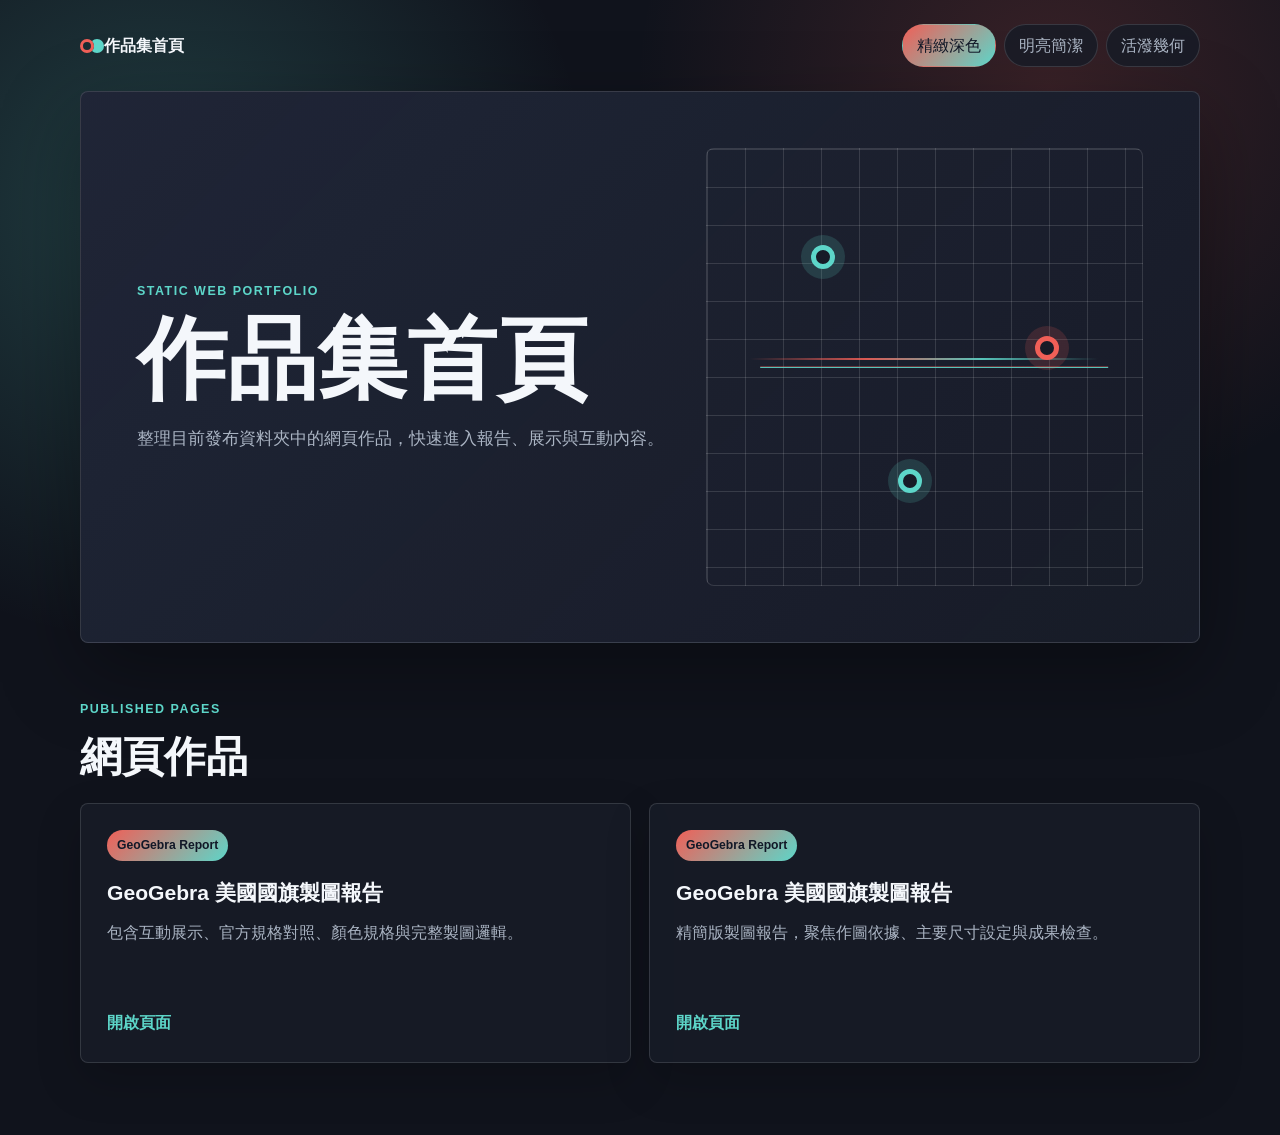
==== index.html @ 680e8ca2 "Publish portfolio site" ====
<!doctype html>
<html lang="zh-Hant">
<head>
  <meta charset="utf-8">
  <meta name="viewport" content="width=device-width, initial-scale=1">
  <meta name="description" content="作品集首頁，整理 publish 目錄中的網頁作品入口。">
  <title>作品集首頁</title>
  <link rel="stylesheet" href="./css/style.css">
  <script src="./js/main.js" defer></script>
</head>
<body data-theme="dark">
  <header class="site-header">
    <nav class="topbar" aria-label="首頁導覽">
      <a class="brand" href="./index.html" aria-label="回到作品集首頁">
        <span class="brand-mark" aria-hidden="true"></span>
        <span>作品集首頁</span>
      </a>

      <div class="theme-switcher" aria-label="切換首頁風格">
        <button class="theme-button" type="button" data-theme-choice="dark" aria-pressed="true">精緻深色</button>
        <button class="theme-button" type="button" data-theme-choice="light" aria-pressed="false">明亮簡潔</button>
        <button class="theme-button" type="button" data-theme-choice="geo" aria-pressed="false">活潑幾何</button>
      </div>
    </nav>

    <section class="hero" aria-labelledby="page-title">
      <div class="hero-copy">
        <p class="eyebrow">Static Web Portfolio</p>
        <h1 id="page-title">作品集首頁</h1>
        <p class="hero-text">整理目前發布資料夾中的網頁作品，快速進入報告、展示與互動內容。</p>
      </div>
      <div class="hero-art" aria-hidden="true">
        <span class="axis axis-x"></span>
        <span class="axis axis-y"></span>
        <span class="node node-a"></span>
        <span class="node node-b"></span>
        <span class="node node-c"></span>
      </div>
    </section>
  </header>

  <main>
    <section class="portfolio-section" aria-labelledby="work-title">
      <div class="section-heading">
        <p class="eyebrow">Published Pages</p>
        <h2 id="work-title">網頁作品</h2>
      </div>

      <div class="work-grid">
        <a class="work-card" href="./ggb_us_flag_report_v2.html">
          <span class="card-kicker">GeoGebra Report</span>
          <h3>GeoGebra 美國國旗製圖報告</h3>
          <p>包含互動展示、官方規格對照、顏色規格與完整製圖邏輯。</p>
          <span class="card-footer">開啟頁面</span>
        </a>

        <a class="work-card" href="./ggb_us_flag_report_codex.html">
          <span class="card-kicker">GeoGebra Report</span>
          <h3>GeoGebra 美國國旗製圖報告</h3>
          <p>精簡版製圖報告，聚焦作圖依據、主要尺寸設定與成果檢查。</p>
          <span class="card-footer">開啟頁面</span>
        </a>
      </div>
    </section>
  </main>
</body>
</html>
---- css/style.css ----
:root {
  color-scheme: dark;
  --bg: #10131c;
  --surface: #171b27;
  --surface-strong: #202638;
  --text: #f4f7fb;
  --muted: #aab4c3;
  --line: rgba(255, 255, 255, 0.13);
  --accent: #f05f57;
  --accent-2: #5dd6c9;
  --shadow: 0 28px 80px rgba(0, 0, 0, 0.34);
}

*,
*::before,
*::after {
  box-sizing: border-box;
}

body {
  min-height: 100vh;
  margin: 0;
  font-family: -apple-system, BlinkMacSystemFont, "Noto Sans TC", "Segoe UI", sans-serif;
  color: var(--text);
  background:
    radial-gradient(circle at 12% 18%, var(--glow-a, rgba(93, 214, 201, 0.22)), transparent 30%),
    radial-gradient(circle at 82% 8%, var(--glow-b, rgba(240, 95, 87, 0.18)), transparent 28%),
    var(--bg);
  line-height: 1.7;
}

a {
  color: inherit;
}

button {
  font: inherit;
}

.site-header,
main {
  width: min(1120px, calc(100% - 40px));
  margin: 0 auto;
}

.topbar {
  display: flex;
  align-items: center;
  justify-content: space-between;
  gap: 20px;
  padding: 24px 0;
}

.brand {
  display: inline-flex;
  align-items: center;
  gap: 10px;
  min-width: max-content;
  text-decoration: none;
  font-weight: 700;
}

.brand-mark {
  width: 14px;
  height: 14px;
  border: 3px solid var(--accent);
  border-radius: 50%;
  box-shadow: 10px 0 0 var(--accent-2);
}

.theme-switcher {
  display: flex;
  flex-wrap: wrap;
  justify-content: flex-end;
  gap: 8px;
}

.theme-button {
  min-height: 38px;
  border: 1px solid var(--line);
  border-radius: 999px;
  padding: 7px 14px;
  color: var(--muted);
  background: color-mix(in srgb, var(--surface) 82%, transparent);
  cursor: pointer;
  transition: background 180ms ease, border-color 180ms ease, color 180ms ease, transform 180ms ease;
}

.theme-button:hover,
.theme-button:focus-visible {
  transform: translateY(-1px);
  border-color: color-mix(in srgb, var(--accent) 62%, var(--line));
  color: var(--text);
}

.theme-button[aria-pressed="true"] {
  border-color: transparent;
  color: var(--button-text, #111827);
  background: linear-gradient(135deg, var(--accent), var(--accent-2));
}

.hero {
  display: grid;
  grid-template-columns: minmax(0, 1.1fr) minmax(260px, 0.9fr);
  gap: 34px;
  align-items: center;
  min-height: 430px;
  padding: 56px;
  border: 1px solid var(--line);
  border-radius: 8px;
  background:
    linear-gradient(135deg, color-mix(in srgb, var(--surface-strong) 92%, transparent), color-mix(in srgb, var(--surface) 86%, transparent)),
    var(--surface);
  box-shadow: var(--shadow);
  overflow: hidden;
}

.eyebrow {
  margin: 0 0 12px;
  color: var(--accent-2);
  font-size: 0.78rem;
  font-weight: 800;
  letter-spacing: 0.12em;
  text-transform: uppercase;
}

h1,
h2,
h3,
p {
  margin-top: 0;
}

h1 {
  max-width: 9em;
  margin-bottom: 18px;
  font-size: clamp(2.6rem, 7vw, 5.7rem);
  line-height: 1.02;
  letter-spacing: 0;
}

.hero-text {
  max-width: 620px;
  margin-bottom: 0;
  color: var(--muted);
  font-size: 1.08rem;
}

.hero-art {
  position: relative;
  aspect-ratio: 1;
  min-height: 260px;
  border: 1px solid var(--line);
  border-radius: 8px;
  background:
    linear-gradient(var(--line) 1px, transparent 1px),
    linear-gradient(90deg, var(--line) 1px, transparent 1px);
  background-size: 38px 38px;
}

.axis {
  position: absolute;
  background: linear-gradient(90deg, transparent, var(--accent), var(--accent-2), transparent);
  opacity: 0.9;
}

.axis-x {
  left: 10%;
  right: 10%;
  top: 48%;
  height: 2px;
}

.axis-y {
  top: 10%;
  bottom: 10%;
  left: 52%;
  width: 2px;
  transform: rotate(90deg);
}

.node {
  position: absolute;
  width: 24px;
  height: 24px;
  border: 5px solid var(--accent-2);
  border-radius: 50%;
  background: var(--surface);
  box-shadow: 0 0 0 10px color-mix(in srgb, var(--accent-2) 16%, transparent);
}

.node-a {
  top: 22%;
  left: 24%;
}

.node-b {
  top: 43%;
  right: 19%;
  border-color: var(--accent);
  box-shadow: 0 0 0 10px color-mix(in srgb, var(--accent) 16%, transparent);
}

.node-c {
  bottom: 21%;
  left: 44%;
}

.portfolio-section {
  padding: 56px 0 72px;
}

.section-heading {
  margin-bottom: 22px;
}

h2 {
  margin-bottom: 0;
  font-size: clamp(1.8rem, 4vw, 2.6rem);
  line-height: 1.18;
  letter-spacing: 0;
}

.work-grid {
  display: grid;
  grid-template-columns: repeat(2, minmax(0, 1fr));
  gap: 18px;
}

.work-card {
  display: flex;
  flex-direction: column;
  min-height: 260px;
  padding: 26px;
  border: 1px solid var(--line);
  border-radius: 8px;
  text-decoration: none;
  background: color-mix(in srgb, var(--surface) 94%, transparent);
  box-shadow: 0 18px 45px rgba(0, 0, 0, 0.18);
  transition: transform 180ms ease, border-color 180ms ease, background 180ms ease;
}

.work-card:hover,
.work-card:focus-visible {
  transform: translateY(-4px);
  border-color: color-mix(in srgb, var(--accent) 68%, var(--line));
  background: color-mix(in srgb, var(--surface-strong) 92%, transparent);
  outline: none;
}

.card-kicker {
  width: max-content;
  max-width: 100%;
  margin-bottom: 18px;
  border-radius: 999px;
  padding: 5px 10px;
  color: var(--button-text, #111827);
  background: linear-gradient(135deg, var(--accent), var(--accent-2));
  font-size: 0.76rem;
  font-weight: 800;
}

.work-card h3 {
  margin-bottom: 12px;
  font-size: 1.32rem;
  line-height: 1.35;
  letter-spacing: 0;
}

.work-card p {
  margin-bottom: 24px;
  color: var(--muted);
}

.card-footer {
  margin-top: auto;
  color: var(--accent-2);
  font-weight: 800;
}

body[data-theme="light"] {
  color-scheme: light;
  --bg: #f6f7f9;
  --surface: #ffffff;
  --surface-strong: #eef2f6;
  --text: #152033;
  --muted: #5f6d7e;
  --line: rgba(21, 32, 51, 0.12);
  --accent: #c83748;
  --accent-2: #2563eb;
  --glow-a: rgba(37, 99, 235, 0.12);
  --glow-b: rgba(200, 55, 72, 0.1);
  --button-text: #ffffff;
  --shadow: 0 24px 70px rgba(35, 45, 62, 0.13);
}

body[data-theme="geo"] {
  color-scheme: light;
  --bg: #fbf7ef;
  --surface: #fffdf8;
  --surface-strong: #f3ead9;
  --text: #1f2a37;
  --muted: #667085;
  --line: rgba(31, 42, 55, 0.14);
  --accent: #e4523d;
  --accent-2: #159a88;
  --glow-a: rgba(21, 154, 136, 0.2);
  --glow-b: rgba(228, 82, 61, 0.16);
  --button-text: #ffffff;
  --shadow: 0 24px 72px rgba(72, 58, 30, 0.14);
}

body[data-theme="geo"] .hero-art {
  background:
    linear-gradient(30deg, transparent 47%, color-mix(in srgb, var(--accent) 24%, transparent) 48%, transparent 50%),
    linear-gradient(150deg, transparent 47%, color-mix(in srgb, var(--accent-2) 24%, transparent) 48%, transparent 50%),
    linear-gradient(var(--line) 1px, transparent 1px),
    linear-gradient(90deg, var(--line) 1px, transparent 1px);
  background-size: 86px 86px, 86px 86px, 34px 34px, 34px 34px;
}

@media (max-width: 780px) {
  .site-header,
  main {
    width: min(100% - 28px, 1120px);
  }

  .topbar {
    align-items: flex-start;
    flex-direction: column;
  }

  .theme-switcher {
    justify-content: flex-start;
    width: 100%;
  }

  .theme-button {
    flex: 1 1 auto;
  }

  .hero {
    grid-template-columns: 1fr;
    min-height: 0;
    padding: 32px 22px;
  }

  .hero-art {
    min-height: 210px;
  }

  .work-grid {
    grid-template-columns: 1fr;
  }
}

@media (max-width: 430px) {
  .theme-button {
    width: 100%;
  }

  h1 {
    font-size: 2.45rem;
  }

  .work-card {
    min-height: 230px;
    padding: 22px;
  }
}
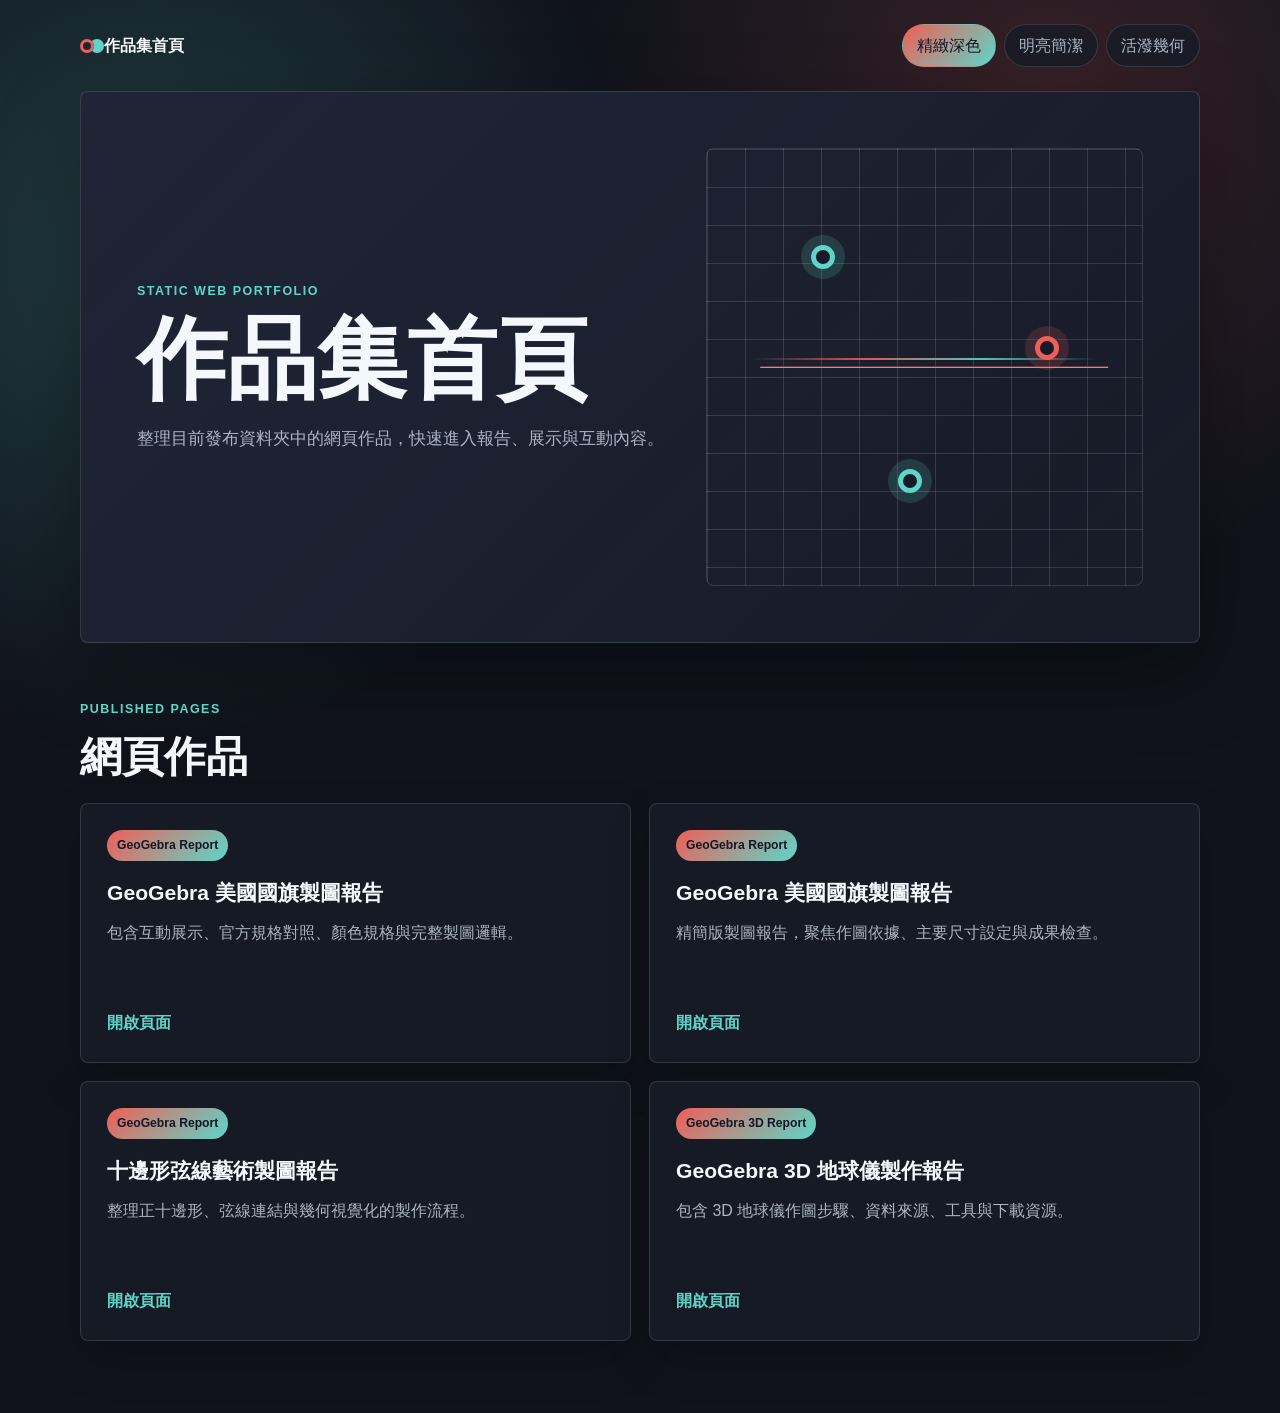
==== commit bacc6c84: "Update publish links for ggb folder" ====
--- a/index.html
+++ b/index.html
@@ -47,17 +47,31 @@
       </div>
 
       <div class="work-grid">
-        <a class="work-card" href="./ggb_us_flag_report_v2.html">
+        <a class="work-card" href="./ggb/ggb_us_flag_report_v2.html">
           <span class="card-kicker">GeoGebra Report</span>
           <h3>GeoGebra 美國國旗製圖報告</h3>
           <p>包含互動展示、官方規格對照、顏色規格與完整製圖邏輯。</p>
           <span class="card-footer">開啟頁面</span>
         </a>
 
-        <a class="work-card" href="./ggb_us_flag_report_codex.html">
+        <a class="work-card" href="./ggb/ggb_us_flag_report_codex.html">
           <span class="card-kicker">GeoGebra Report</span>
           <h3>GeoGebra 美國國旗製圖報告</h3>
           <p>精簡版製圖報告，聚焦作圖依據、主要尺寸設定與成果檢查。</p>
+          <span class="card-footer">開啟頁面</span>
+        </a>
+
+        <a class="work-card" href="./ggb/string_art_decagon_report.html">
+          <span class="card-kicker">GeoGebra Report</span>
+          <h3>十邊形弦線藝術製圖報告</h3>
+          <p>整理正十邊形、弦線連結與幾何視覺化的製作流程。</p>
+          <span class="card-footer">開啟頁面</span>
+        </a>
+
+        <a class="work-card" href="./ggb/earth_globe_report.html">
+          <span class="card-kicker">GeoGebra 3D Report</span>
+          <h3>GeoGebra 3D 地球儀製作報告</h3>
+          <p>包含 3D 地球儀作圖步驟、資料來源、工具與下載資源。</p>
           <span class="card-footer">開啟頁面</span>
         </a>
       </div>
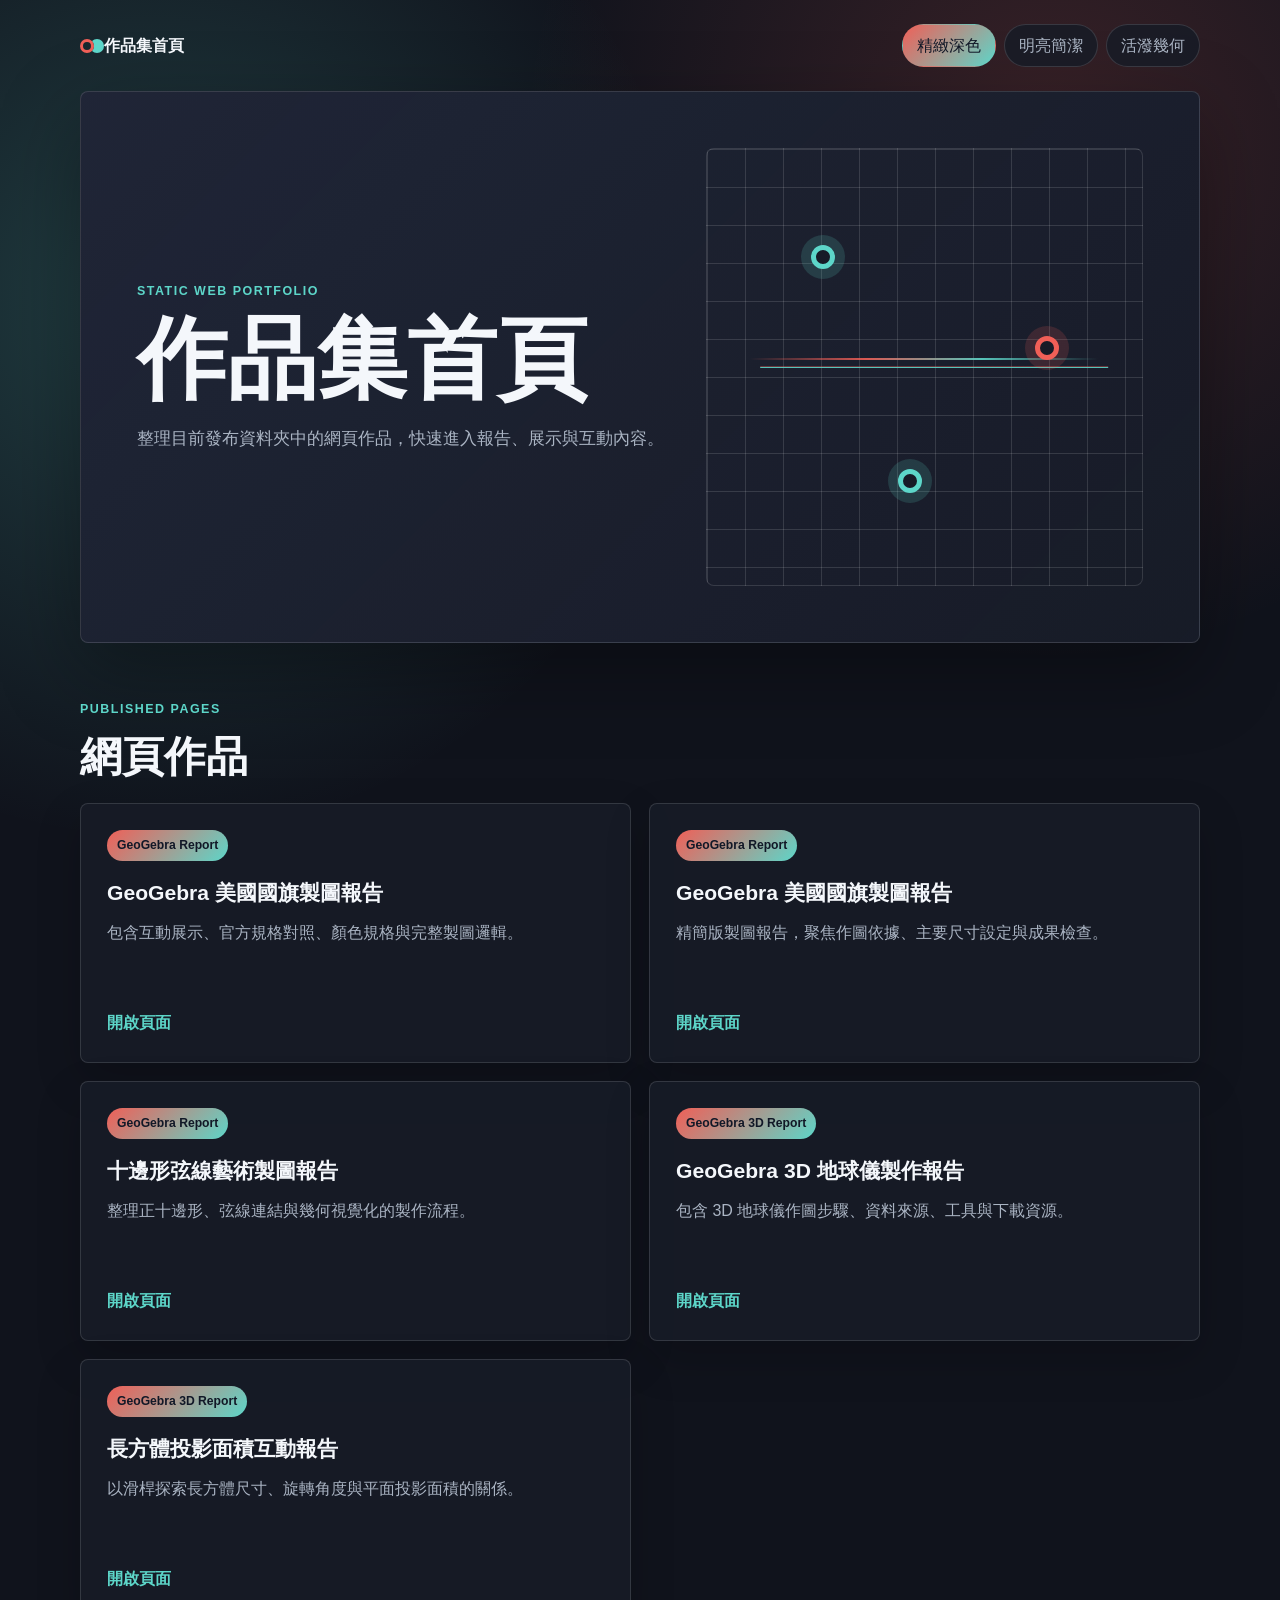
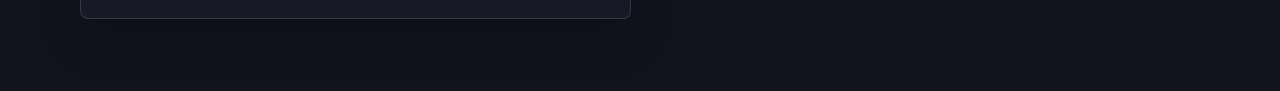
==== commit 40df2e63: "Add cuboid projection report" ====
--- a/index.html
+++ b/index.html
@@ -74,6 +74,13 @@
           <p>包含 3D 地球儀作圖步驟、資料來源、工具與下載資源。</p>
           <span class="card-footer">開啟頁面</span>
         </a>
+
+        <a class="work-card" href="./ggb/cuboid_projection_interactive_report.html">
+          <span class="card-kicker">GeoGebra 3D Report</span>
+          <h3>長方體投影面積互動報告</h3>
+          <p>以滑桿探索長方體尺寸、旋轉角度與平面投影面積的關係。</p>
+          <span class="card-footer">開啟頁面</span>
+        </a>
       </div>
     </section>
   </main>
